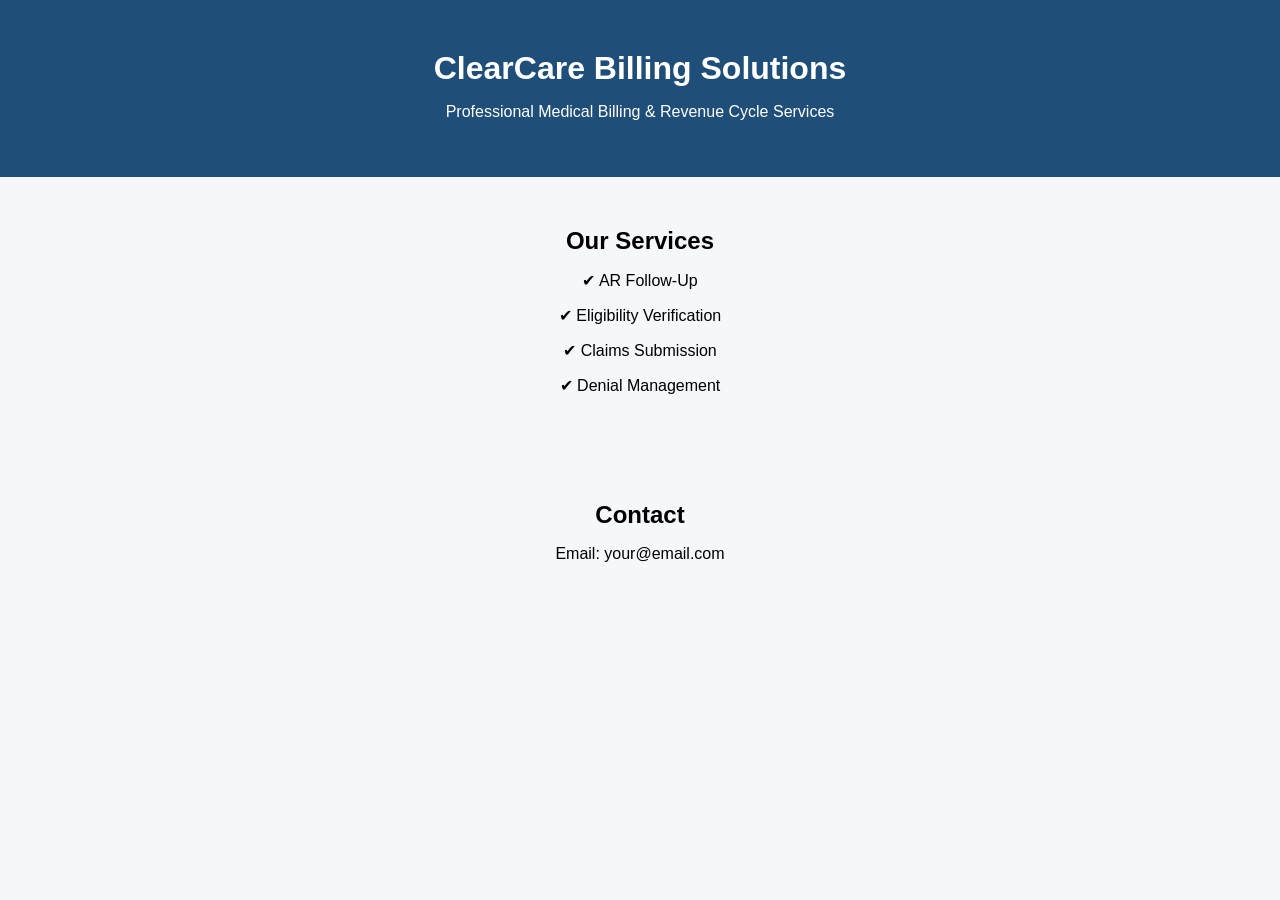
==== index.html @ 2bf24960 "Create index.html" ====
<!DOCTYPE html>
<html>
<head>
    <title>ClearCare Billing Solutions</title>
    <meta charset="UTF-8">
    <meta name="viewport" content="width=device-width, initial-scale=1.0">
    <style>
        body {
            font-family: Arial, sans-serif;
            margin: 0;
            background-color: #f5f7fa;
        }
        header {
            background-color: #1f4e79;
            color: white;
            padding: 40px 20px;
            text-align: center;
        }
        section {
            padding: 40px 20px;
            text-align: center;
        }
        h1, h2 {
            margin: 10px 0;
        }
        .btn {
            background-color: #1f4e79;
            color: white;
            padding: 12px 20px;
            text-decoration: none;
            border-radius: 5px;
        }
    </style>
</head>
<body>

<header>
    <h1>ClearCare Billing Solutions</h1>
    <p>Professional Medical Billing & Revenue Cycle Services</p>
</header>

<section>
    <h2>Our Services</h2>
    <p>✔ AR Follow-Up</p>
    <p>✔ Eligibility Verification</p>
    <p>✔ Claims Submission</p>
    <p>✔ Denial Management</p>
</section>

<section>
    <h2>Contact</h2>
    <p>Email: your@email.com</p>
</section>

</body>
</html>
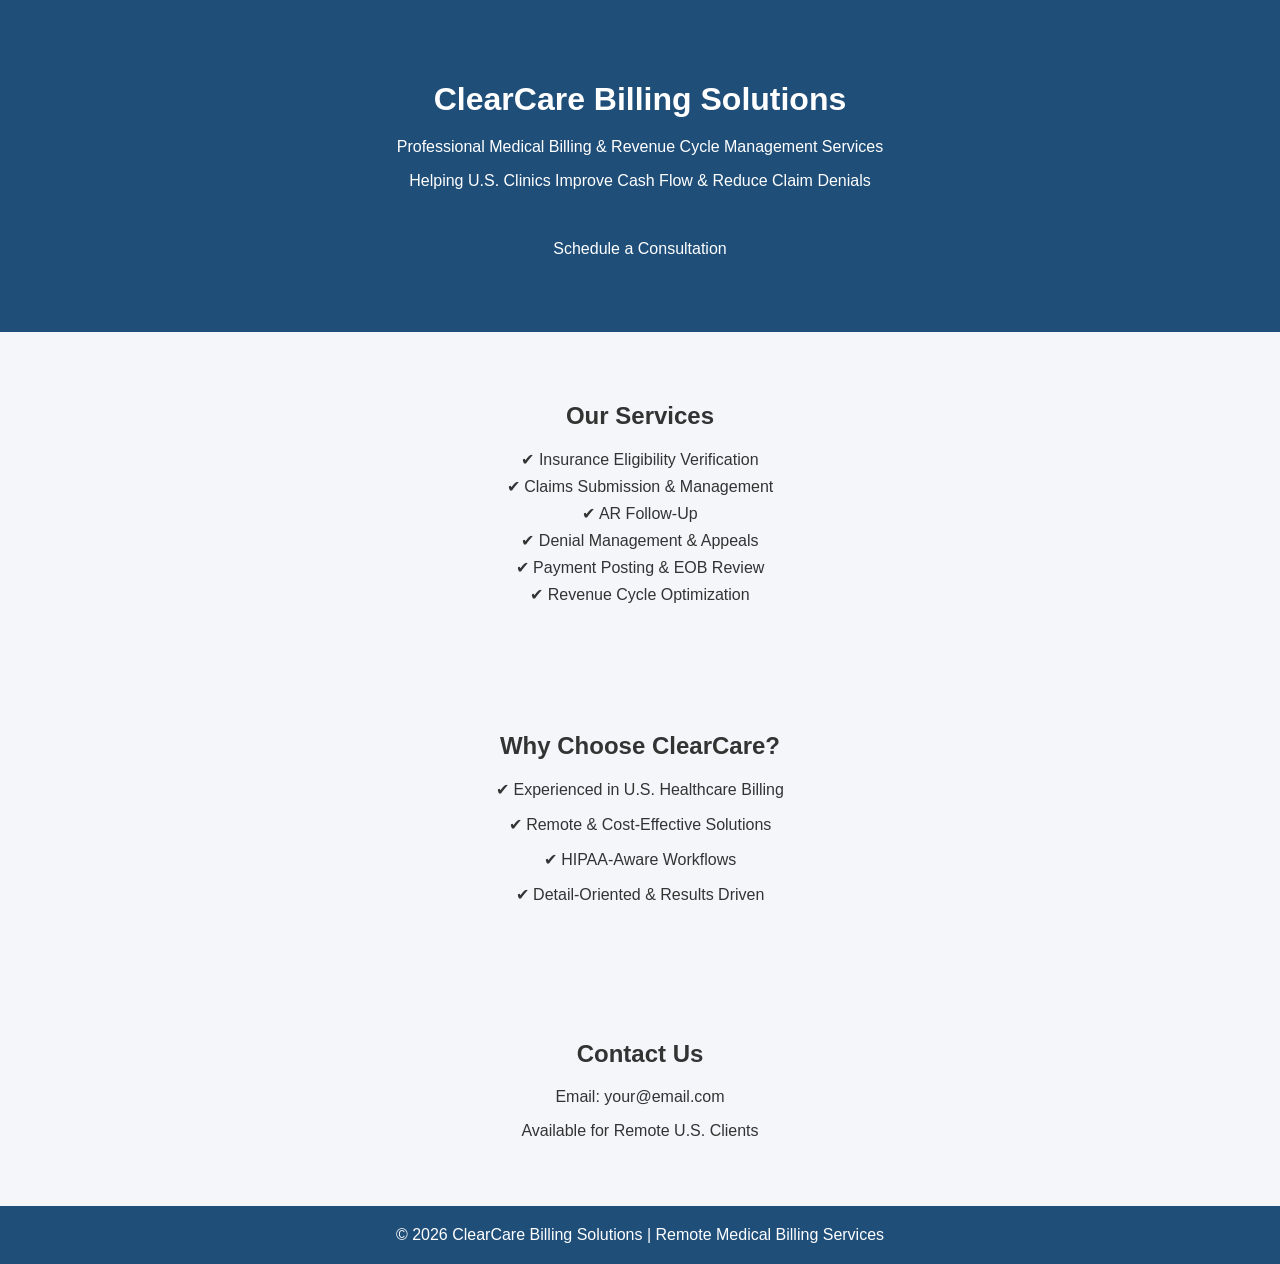
==== commit fbeea8db: "Update index.html" ====
--- a/index.html
+++ b/index.html
@@ -8,27 +8,39 @@
         body {
             font-family: Arial, sans-serif;
             margin: 0;
-            background-color: #f5f7fa;
+            background-color: #f4f6f9;
+            color: #333;
         }
         header {
             background-color: #1f4e79;
             color: white;
-            padding: 40px 20px;
+            padding: 60px 20px;
             text-align: center;
         }
         section {
-            padding: 40px 20px;
+            padding: 50px 20px;
             text-align: center;
         }
         h1, h2 {
-            margin: 10px 0;
+            margin-bottom: 20px;
         }
         .btn {
             background-color: #1f4e79;
             color: white;
-            padding: 12px 20px;
+            padding: 14px 25px;
             text-decoration: none;
-            border-radius: 5px;
+            border-radius: 6px;
+            display: inline-block;
+            margin-top: 20px;
+        }
+        .services p {
+            margin: 8px 0;
+        }
+        footer {
+            background-color: #1f4e79;
+            color: white;
+            padding: 20px;
+            text-align: center;
         }
     </style>
 </head>
@@ -36,21 +48,40 @@
 
 <header>
     <h1>ClearCare Billing Solutions</h1>
-    <p>Professional Medical Billing & Revenue Cycle Services</p>
+    <p>Professional Medical Billing & Revenue Cycle Management Services</p>
+    <p>Helping U.S. Clinics Improve Cash Flow & Reduce Claim Denials</p>
+    <a href="#contact" class="btn">Schedule a Consultation</a>
 </header>
 
 <section>
     <h2>Our Services</h2>
-    <p>✔ AR Follow-Up</p>
-    <p>✔ Eligibility Verification</p>
-    <p>✔ Claims Submission</p>
-    <p>✔ Denial Management</p>
+    <div class="services">
+        <p>✔ Insurance Eligibility Verification</p>
+        <p>✔ Claims Submission & Management</p>
+        <p>✔ AR Follow-Up</p>
+        <p>✔ Denial Management & Appeals</p>
+        <p>✔ Payment Posting & EOB Review</p>
+        <p>✔ Revenue Cycle Optimization</p>
+    </div>
 </section>
 
 <section>
-    <h2>Contact</h2>
+    <h2>Why Choose ClearCare?</h2>
+    <p>✔ Experienced in U.S. Healthcare Billing</p>
+    <p>✔ Remote & Cost-Effective Solutions</p>
+    <p>✔ HIPAA-Aware Workflows</p>
+    <p>✔ Detail-Oriented & Results Driven</p>
+</section>
+
+<section id="contact">
+    <h2>Contact Us</h2>
     <p>Email: your@email.com</p>
+    <p>Available for Remote U.S. Clients</p>
 </section>
+
+<footer>
+    © 2026 ClearCare Billing Solutions | Remote Medical Billing Services
+</footer>
 
 </body>
 </html>
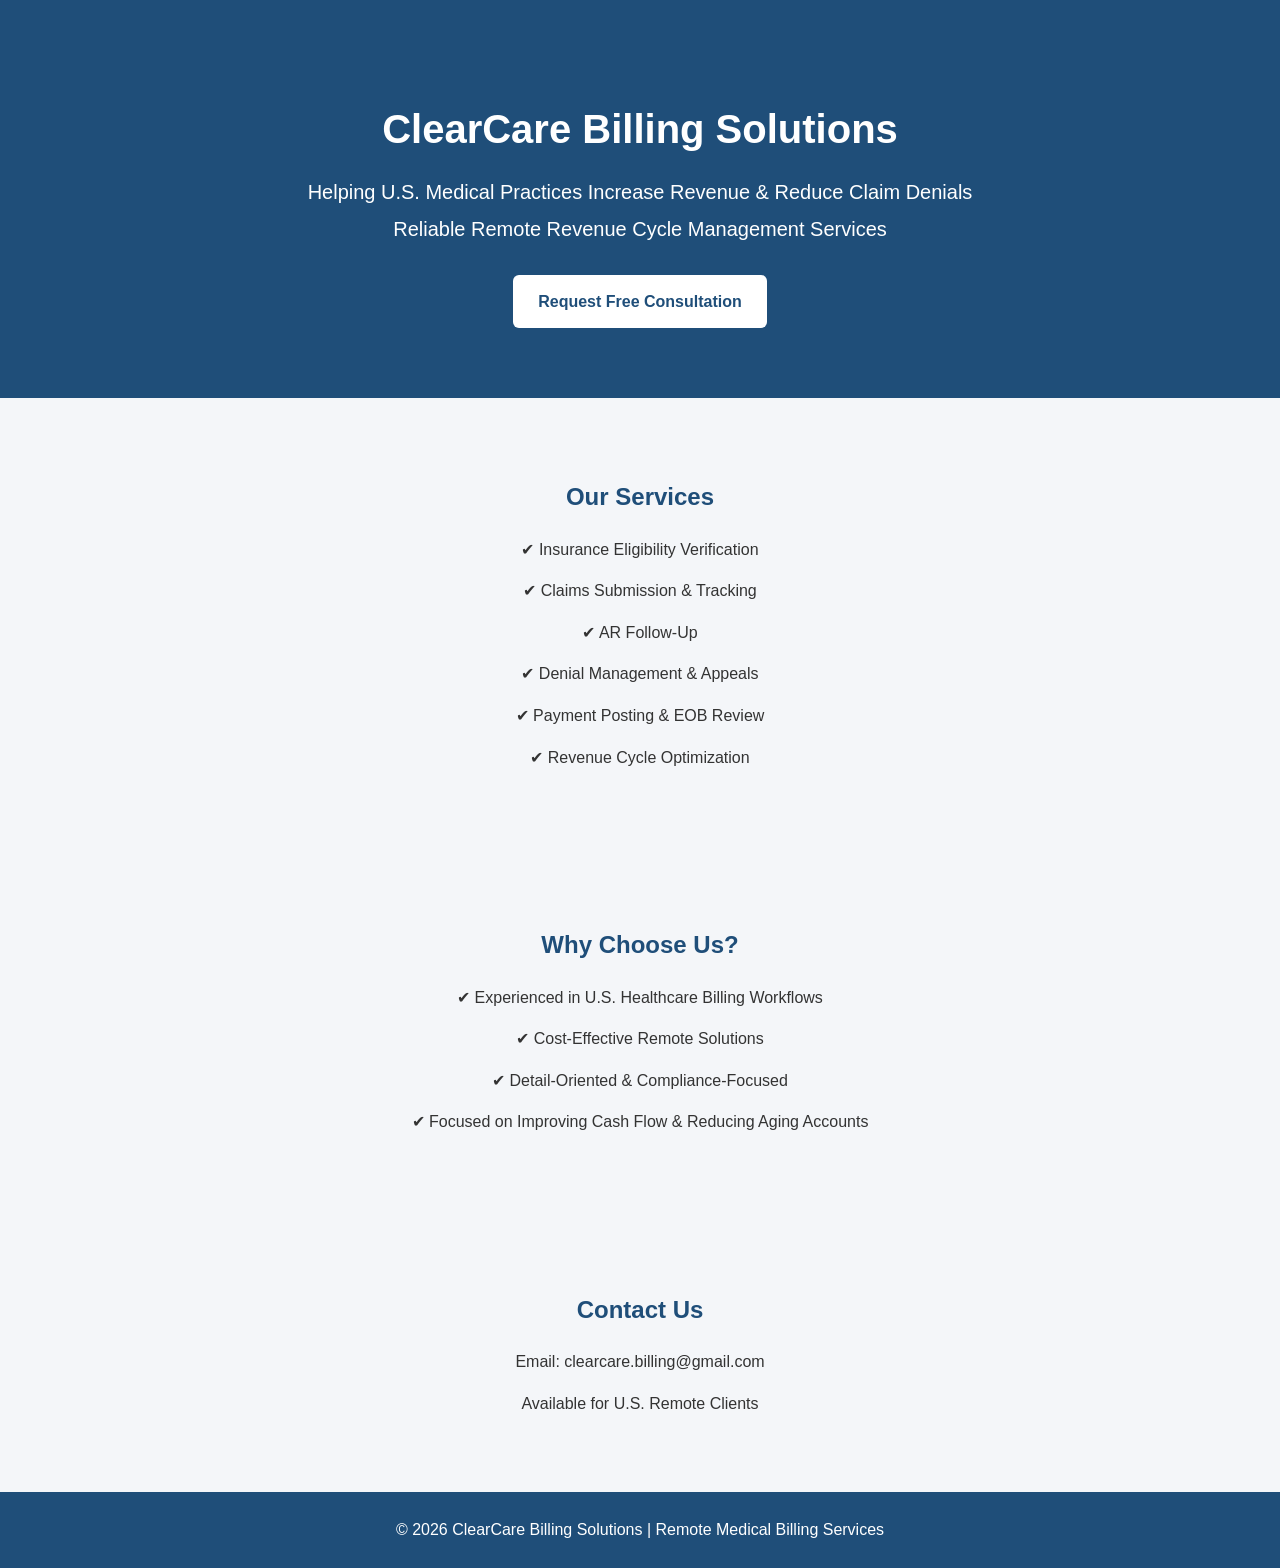
==== commit ee877a6b: "Update index.html" ====
--- a/index.html
+++ b/index.html
@@ -10,36 +10,46 @@
             margin: 0;
             background-color: #f4f6f9;
             color: #333;
+            line-height: 1.6;
         }
         header {
             background-color: #1f4e79;
             color: white;
-            padding: 60px 20px;
+            padding: 70px 20px;
             text-align: center;
         }
-        section {
-            padding: 50px 20px;
-            text-align: center;
+        header h1 {
+            font-size: 40px;
+            margin-bottom: 15px;
         }
-        h1, h2 {
-            margin-bottom: 20px;
+        header p {
+            font-size: 20px;
+            margin: 5px 0;
         }
         .btn {
-            background-color: #1f4e79;
-            color: white;
+            background-color: white;
+            color: #1f4e79;
             padding: 14px 25px;
             text-decoration: none;
             border-radius: 6px;
             display: inline-block;
-            margin-top: 20px;
+            margin-top: 25px;
+            font-weight: bold;
         }
-        .services p {
-            margin: 8px 0;
+        section {
+            padding: 60px 20px;
+            text-align: center;
+            max-width: 800px;
+            margin: auto;
+        }
+        h2 {
+            margin-bottom: 20px;
+            color: #1f4e79;
         }
         footer {
             background-color: #1f4e79;
             color: white;
-            padding: 20px;
+            padding: 25px;
             text-align: center;
         }
     </style>
@@ -48,35 +58,33 @@
 
 <header>
     <h1>ClearCare Billing Solutions</h1>
-    <p>Professional Medical Billing & Revenue Cycle Management Services</p>
-    <p>Helping U.S. Clinics Improve Cash Flow & Reduce Claim Denials</p>
-    <a href="#contact" class="btn">Schedule a Consultation</a>
+    <p>Helping U.S. Medical Practices Increase Revenue & Reduce Claim Denials</p>
+    <p>Reliable Remote Revenue Cycle Management Services</p>
+    <a href="#contact" class="btn">Request Free Consultation</a>
 </header>
 
 <section>
     <h2>Our Services</h2>
-    <div class="services">
-        <p>✔ Insurance Eligibility Verification</p>
-        <p>✔ Claims Submission & Management</p>
-        <p>✔ AR Follow-Up</p>
-        <p>✔ Denial Management & Appeals</p>
-        <p>✔ Payment Posting & EOB Review</p>
-        <p>✔ Revenue Cycle Optimization</p>
-    </div>
+    <p>✔ Insurance Eligibility Verification</p>
+    <p>✔ Claims Submission & Tracking</p>
+    <p>✔ AR Follow-Up</p>
+    <p>✔ Denial Management & Appeals</p>
+    <p>✔ Payment Posting & EOB Review</p>
+    <p>✔ Revenue Cycle Optimization</p>
 </section>
 
 <section>
-    <h2>Why Choose ClearCare?</h2>
-    <p>✔ Experienced in U.S. Healthcare Billing</p>
-    <p>✔ Remote & Cost-Effective Solutions</p>
-    <p>✔ HIPAA-Aware Workflows</p>
-    <p>✔ Detail-Oriented & Results Driven</p>
+    <h2>Why Choose Us?</h2>
+    <p>✔ Experienced in U.S. Healthcare Billing Workflows</p>
+    <p>✔ Cost-Effective Remote Solutions</p>
+    <p>✔ Detail-Oriented & Compliance-Focused</p>
+    <p>✔ Focused on Improving Cash Flow & Reducing Aging Accounts</p>
 </section>
 
 <section id="contact">
     <h2>Contact Us</h2>
-    <p>Email: your@email.com</p>
-    <p>Available for Remote U.S. Clients</p>
+    <p>Email: clearcare.billing@gmail.com</p>
+    <p>Available for U.S. Remote Clients</p>
 </section>
 
 <footer>
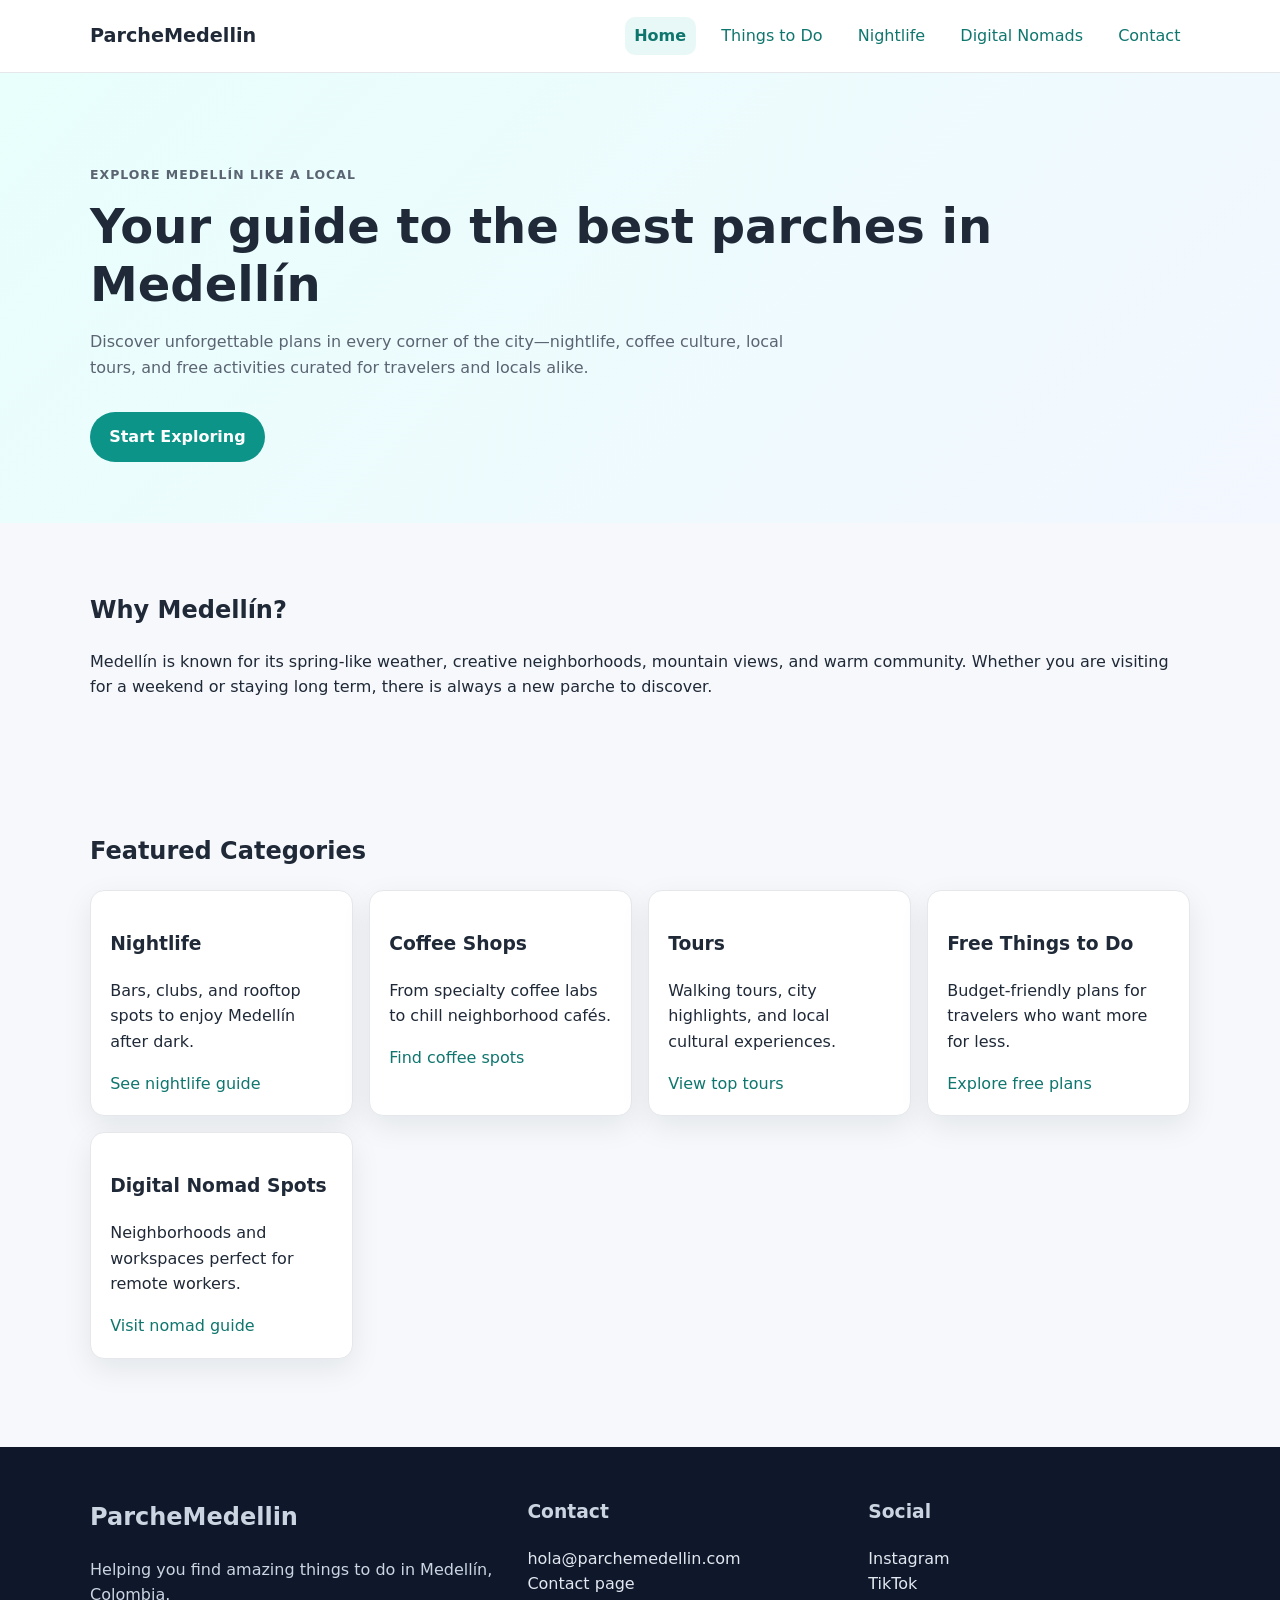
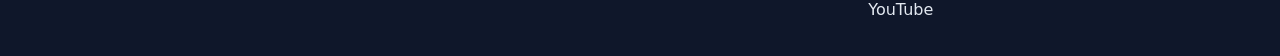
==== commit 54c5d4d4: "Create multi-page ParcheMedellin website scaffold" ====
--- a/index.html
+++ b/index.html
@@ -1,95 +1,107 @@
 <!DOCTYPE html>
-<html>
+<html lang="en">
 <head>
-    <title>ClearCare Billing Solutions</title>
-    <meta charset="UTF-8">
-    <meta name="viewport" content="width=device-width, initial-scale=1.0">
-    <style>
-        body {
-            font-family: Arial, sans-serif;
-            margin: 0;
-            background-color: #f4f6f9;
-            color: #333;
-            line-height: 1.6;
-        }
-        header {
-            background-color: #1f4e79;
-            color: white;
-            padding: 70px 20px;
-            text-align: center;
-        }
-        header h1 {
-            font-size: 40px;
-            margin-bottom: 15px;
-        }
-        header p {
-            font-size: 20px;
-            margin: 5px 0;
-        }
-        .btn {
-            background-color: white;
-            color: #1f4e79;
-            padding: 14px 25px;
-            text-decoration: none;
-            border-radius: 6px;
-            display: inline-block;
-            margin-top: 25px;
-            font-weight: bold;
-        }
-        section {
-            padding: 60px 20px;
-            text-align: center;
-            max-width: 800px;
-            margin: auto;
-        }
-        h2 {
-            margin-bottom: 20px;
-            color: #1f4e79;
-        }
-        footer {
-            background-color: #1f4e79;
-            color: white;
-            padding: 25px;
-            text-align: center;
-        }
-    </style>
+  <meta charset="UTF-8" />
+  <meta name="viewport" content="width=device-width, initial-scale=1.0" />
+  <meta name="description" content="ParcheMedellin helps you discover the best things to do in Medellín, from nightlife and tours to coffee shops and digital nomad spots." />
+  <title>ParcheMedellin | Things to Do in Medellín</title>
+  <link rel="stylesheet" href="style.css" />
 </head>
 <body>
+  <header class="site-header">
+    <div class="container nav-wrapper">
+      <a class="logo" href="index.html">ParcheMedellin</a>
+      <button class="menu-toggle" aria-expanded="false" aria-controls="primary-nav">Menu</button>
+      <nav id="primary-nav" class="site-nav" aria-label="Main navigation">
+        <ul>
+          <li><a href="index.html" aria-current="page">Home</a></li>
+          <li><a href="things-to-do.html">Things to Do</a></li>
+          <li><a href="nightlife.html">Nightlife</a></li>
+          <li><a href="digital-nomads.html">Digital Nomads</a></li>
+          <li><a href="contact.html">Contact</a></li>
+        </ul>
+      </nav>
+    </div>
+  </header>
 
-<header>
-    <h1>ClearCare Billing Solutions</h1>
-    <p>Helping U.S. Medical Practices Increase Revenue & Reduce Claim Denials</p>
-    <p>Reliable Remote Revenue Cycle Management Services</p>
-    <a href="#contact" class="btn">Request Free Consultation</a>
-</header>
+  <main>
+    <section class="hero">
+      <div class="container">
+        <p class="kicker">Explore Medellín like a local</p>
+        <h1>Your guide to the best parches in Medellín</h1>
+        <p>
+          Discover unforgettable plans in every corner of the city—nightlife, coffee culture,
+          local tours, and free activities curated for travelers and locals alike.
+        </p>
+        <a class="btn" href="things-to-do.html">Start Exploring</a>
+      </div>
+    </section>
 
-<section>
-    <h2>Our Services</h2>
-    <p>✔ Insurance Eligibility Verification</p>
-    <p>✔ Claims Submission & Tracking</p>
-    <p>✔ AR Follow-Up</p>
-    <p>✔ Denial Management & Appeals</p>
-    <p>✔ Payment Posting & EOB Review</p>
-    <p>✔ Revenue Cycle Optimization</p>
-</section>
+    <section class="section container">
+      <h2>Why Medellín?</h2>
+      <p>
+        Medellín is known for its spring-like weather, creative neighborhoods, mountain views,
+        and warm community. Whether you are visiting for a weekend or staying long term,
+        there is always a new parche to discover.
+      </p>
+    </section>
 
-<section>
-    <h2>Why Choose Us?</h2>
-    <p>✔ Experienced in U.S. Healthcare Billing Workflows</p>
-    <p>✔ Cost-Effective Remote Solutions</p>
-    <p>✔ Detail-Oriented & Compliance-Focused</p>
-    <p>✔ Focused on Improving Cash Flow & Reducing Aging Accounts</p>
-</section>
+    <section class="section container">
+      <h2>Featured Categories</h2>
+      <div class="card-grid">
+        <article class="card">
+          <h3>Nightlife</h3>
+          <p>Bars, clubs, and rooftop spots to enjoy Medellín after dark.</p>
+          <a href="nightlife.html">See nightlife guide</a>
+        </article>
+        <article class="card">
+          <h3>Coffee Shops</h3>
+          <p>From specialty coffee labs to chill neighborhood cafés.</p>
+          <a href="things-to-do.html#coffee-shops">Find coffee spots</a>
+        </article>
+        <article class="card">
+          <h3>Tours</h3>
+          <p>Walking tours, city highlights, and local cultural experiences.</p>
+          <a href="things-to-do.html#comuna13">View top tours</a>
+        </article>
+        <article class="card">
+          <h3>Free Things to Do</h3>
+          <p>Budget-friendly plans for travelers who want more for less.</p>
+          <a href="things-to-do.html#outdoor">Explore free plans</a>
+        </article>
+        <article class="card">
+          <h3>Digital Nomad Spots</h3>
+          <p>Neighborhoods and workspaces perfect for remote workers.</p>
+          <a href="digital-nomads.html">Visit nomad guide</a>
+        </article>
+      </div>
+    </section>
+  </main>
 
-<section id="contact">
-    <h2>Contact Us</h2>
-    <p>Email: clearcare.billing@gmail.com</p>
-    <p>Available for U.S. Remote Clients</p>
-</section>
+  <footer class="site-footer">
+    <div class="container footer-grid">
+      <div>
+        <h2>ParcheMedellin</h2>
+        <p>Helping you find amazing things to do in Medellín, Colombia.</p>
+      </div>
+      <div>
+        <h3>Contact</h3>
+        <ul>
+          <li><a href="mailto:hola@parchemedellin.com">hola@parchemedellin.com</a></li>
+          <li><a href="contact.html">Contact page</a></li>
+        </ul>
+      </div>
+      <div>
+        <h3>Social</h3>
+        <ul>
+          <li><a href="#" aria-label="Instagram">Instagram</a></li>
+          <li><a href="#" aria-label="TikTok">TikTok</a></li>
+          <li><a href="#" aria-label="YouTube">YouTube</a></li>
+        </ul>
+      </div>
+    </div>
+  </footer>
 
-<footer>
-    © 2026 ClearCare Billing Solutions | Remote Medical Billing Services
-</footer>
-
+  <script src="script.js"></script>
 </body>
 </html>
--- a/style.css
+++ b/style.css
@@ -0,0 +1,227 @@
+:root {
+  --bg: #f6f8fb;
+  --surface: #ffffff;
+  --text: #1f2937;
+  --muted: #5b6472;
+  --primary: #0d9488;
+  --primary-dark: #0f766e;
+  --border: #e5e7eb;
+  --radius: 14px;
+  --shadow: 0 10px 30px rgba(15, 23, 42, 0.08);
+}
+
+* {
+  box-sizing: border-box;
+}
+
+body {
+  margin: 0;
+  font-family: Inter, system-ui, -apple-system, Segoe UI, Roboto, Arial, sans-serif;
+  line-height: 1.6;
+  color: var(--text);
+  background: var(--bg);
+}
+
+a {
+  color: var(--primary-dark);
+  text-decoration: none;
+}
+
+a:hover,
+a:focus {
+  text-decoration: underline;
+}
+
+.container {
+  width: min(1100px, 92vw);
+  margin: 0 auto;
+}
+
+.site-header {
+  position: sticky;
+  top: 0;
+  z-index: 10;
+  background: rgba(255, 255, 255, 0.96);
+  border-bottom: 1px solid var(--border);
+  backdrop-filter: blur(6px);
+}
+
+.nav-wrapper {
+  display: flex;
+  align-items: center;
+  justify-content: space-between;
+  gap: 1rem;
+  min-height: 72px;
+}
+
+.logo {
+  font-weight: 800;
+  font-size: 1.2rem;
+  color: var(--text);
+}
+
+.site-nav ul {
+  list-style: none;
+  display: flex;
+  gap: 1rem;
+  margin: 0;
+  padding: 0;
+}
+
+.site-nav a {
+  display: block;
+  padding: 0.4rem 0.6rem;
+  border-radius: 10px;
+}
+
+.site-nav a[aria-current="page"] {
+  background: #e8f8f6;
+  color: var(--primary-dark);
+  font-weight: 600;
+}
+
+.menu-toggle {
+  display: none;
+  border: 1px solid var(--border);
+  background: var(--surface);
+  color: var(--text);
+  border-radius: 10px;
+  padding: 0.5rem 0.8rem;
+  font-weight: 600;
+}
+
+.hero {
+  padding: 5rem 0 3.8rem;
+  background: linear-gradient(135deg, #e8fffc 0%, #f3f7ff 100%);
+}
+
+.kicker {
+  text-transform: uppercase;
+  letter-spacing: 0.08em;
+  color: var(--primary-dark);
+  font-weight: 700;
+  font-size: 0.78rem;
+}
+
+.hero h1 {
+  font-size: clamp(2rem, 5vw, 3rem);
+  margin: 0.2rem 0 1rem;
+  line-height: 1.2;
+}
+
+.hero p {
+  max-width: 700px;
+  color: var(--muted);
+}
+
+.btn {
+  display: inline-block;
+  margin-top: 1rem;
+  background: var(--primary);
+  color: #fff;
+  border: 0;
+  padding: 0.75rem 1.2rem;
+  border-radius: 999px;
+  font-weight: 700;
+  cursor: pointer;
+}
+
+.btn:hover,
+.btn:focus {
+  background: var(--primary-dark);
+  text-decoration: none;
+}
+
+.section {
+  padding: 3rem 0;
+}
+
+.page-intro {
+  color: var(--muted);
+  margin-top: -0.3rem;
+}
+
+.card-grid {
+  display: grid;
+  grid-template-columns: repeat(auto-fit, minmax(220px, 1fr));
+  gap: 1rem;
+}
+
+.card,
+.content-block,
+.contact-form {
+  background: var(--surface);
+  border: 1px solid var(--border);
+  border-radius: var(--radius);
+  padding: 1.2rem;
+  box-shadow: var(--shadow);
+}
+
+.content-block + .content-block {
+  margin-top: 1rem;
+}
+
+.site-footer {
+  margin-top: 2.5rem;
+  padding: 2rem 0;
+  background: #0f172a;
+  color: #cbd5e1;
+}
+
+.site-footer a {
+  color: #e2e8f0;
+}
+
+.site-footer ul {
+  list-style: none;
+  margin: 0;
+  padding: 0;
+}
+
+.footer-grid {
+  display: grid;
+  grid-template-columns: 1.3fr 1fr 1fr;
+  gap: 1.2rem;
+}
+
+.form-field {
+  display: grid;
+  gap: 0.4rem;
+  margin-bottom: 0.9rem;
+}
+
+input,
+textarea {
+  width: 100%;
+  border: 1px solid var(--border);
+  border-radius: 10px;
+  padding: 0.7rem 0.75rem;
+  font: inherit;
+}
+
+@media (max-width: 760px) {
+  .menu-toggle {
+    display: inline-block;
+  }
+
+  .site-nav {
+    position: absolute;
+    inset: 72px 0 auto 0;
+    background: var(--surface);
+    border-bottom: 1px solid var(--border);
+    display: none;
+  }
+
+  .site-nav.open {
+    display: block;
+  }
+
+  .site-nav ul {
+    flex-direction: column;
+    padding: 0.8rem 1rem 1rem;
+  }
+
+  .footer-grid {
+    grid-template-columns: 1fr;
+  }
+}
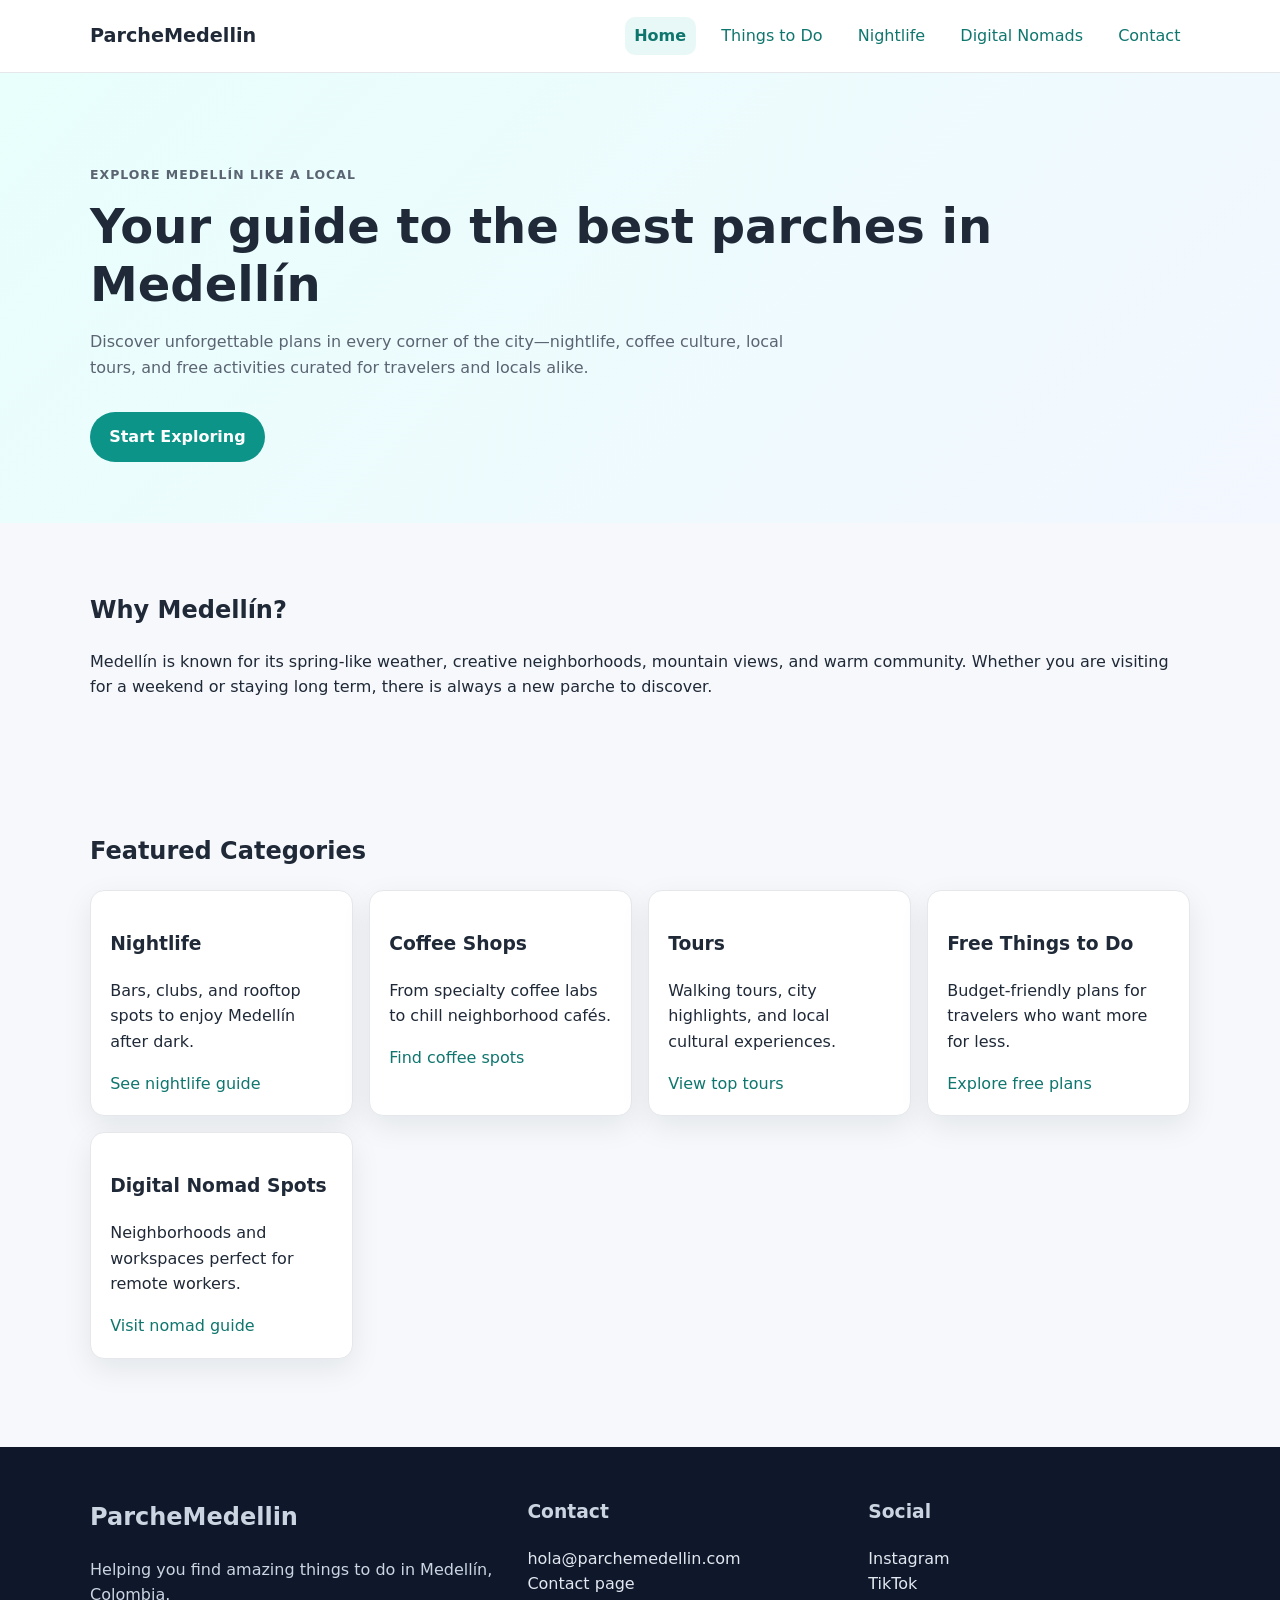
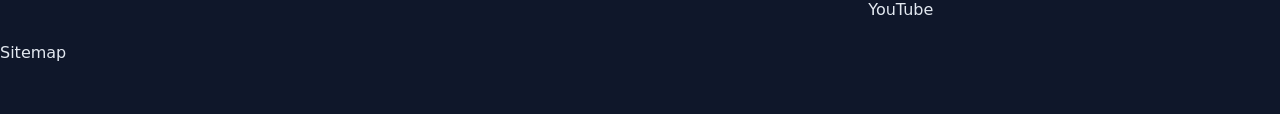
==== commit 35072092: "Add sitemap and robots.txt for SEO discovery" ====
--- a/index.html
+++ b/index.html
@@ -100,6 +100,7 @@
         </ul>
       </div>
     </div>
+        <p class="sitemap-link"><a href="sitemap.xml">Sitemap</a></p>
   </footer>
 
   <script src="script.js"></script>
--- a/style.css
+++ b/style.css
@@ -225,3 +225,7 @@
     grid-template-columns: 1fr;
   }
 }
+
+.sitemap-link {
+  margin-top: 1rem;
+}
